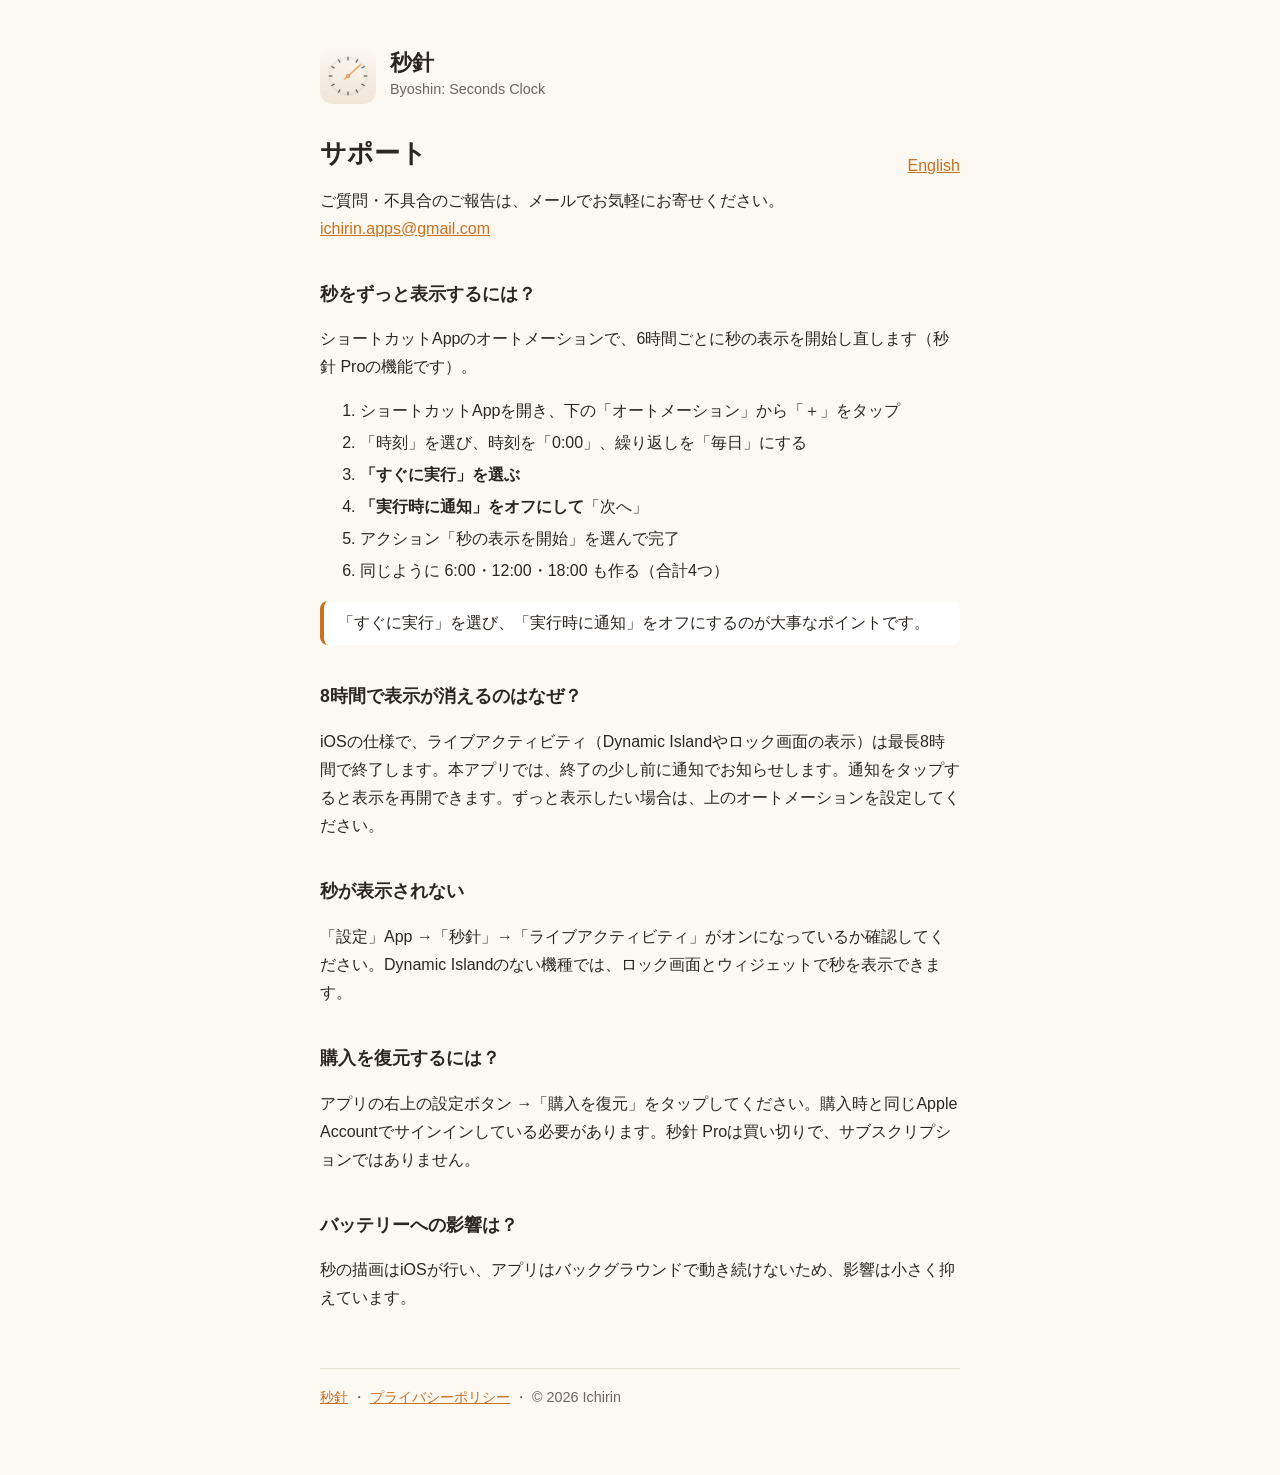
==== support.html @ 270962f9 "秒針のプライバシーポリシーとサポートページ" ====
<!doctype html>
<html lang="ja">
<head>
<meta charset="utf-8">
<meta name="viewport" content="width=device-width, initial-scale=1">
<title>サポート - 秒針</title>
<link rel="icon" href="favicon.png">
<link rel="stylesheet" href="style.css">
</head>
<body>
<main>
<header><img src="icon.png" alt=""><div><div class="title">秒針</div><div class="sub">Byoshin: Seconds Clock</div></div></header>
<p class="lang"><a href="en/support.html">English</a></p>
<h1>サポート</h1>
<p>ご質問・不具合のご報告は、メールでお気軽にお寄せください。<br><a href="mailto:ichirin.apps@gmail.com">ichirin.apps@gmail.com</a></p>

<h2>秒をずっと表示するには？</h2>
<p>ショートカットAppのオートメーションで、6時間ごとに秒の表示を開始し直します（秒針 Proの機能です）。</p>
<ol>
<li>ショートカットAppを開き、下の「オートメーション」から「＋」をタップ</li>
<li>「時刻」を選び、時刻を「0:00」、繰り返しを「毎日」にする</li>
<li><strong>「すぐに実行」を選ぶ</strong></li>
<li><strong>「実行時に通知」をオフにして</strong>「次へ」</li>
<li>アクション「秒の表示を開始」を選んで完了</li>
<li>同じように 6:00・12:00・18:00 も作る（合計4つ）</li>
</ol>
<p class="important">「すぐに実行」を選び、「実行時に通知」をオフにするのが大事なポイントです。</p>

<h2>8時間で表示が消えるのはなぜ？</h2>
<p>iOSの仕様で、ライブアクティビティ（Dynamic Islandやロック画面の表示）は最長8時間で終了します。本アプリでは、終了の少し前に通知でお知らせします。通知をタップすると表示を再開できます。ずっと表示したい場合は、上のオートメーションを設定してください。</p>

<h2>秒が表示されない</h2>
<p>「設定」App →「秒針」→「ライブアクティビティ」がオンになっているか確認してください。Dynamic Islandのない機種では、ロック画面とウィジェットで秒を表示できます。</p>

<h2>購入を復元するには？</h2>
<p>アプリの右上の設定ボタン →「購入を復元」をタップしてください。購入時と同じApple Accountでサインインしている必要があります。秒針 Proは買い切りで、サブスクリプションではありません。</p>

<h2>バッテリーへの影響は？</h2>
<p>秒の描画はiOSが行い、アプリはバックグラウンドで動き続けないため、影響は小さく抑えています。</p>

<footer><a href="./">秒針</a> ・ <a href="privacy.html">プライバシーポリシー</a> ・ © 2026 Ichirin</footer>
</main>
</body>
</html>
---- style.css ----
:root {
  --bg: #fcf8f2;
  --fg: #2b2622;
  --muted: #6f665e;
  --accent: #c8711f;
  --card: #ffffff;
  --line: #ebe2d6;
}
@media (prefers-color-scheme: dark) {
  :root {
    --bg: #12100e;
    --fg: #ede6dc;
    --muted: #a59b90;
    --accent: #f0a04b;
    --card: #1d1a17;
    --line: #2e2a26;
  }
}
* { box-sizing: border-box; }
body {
  margin: 0;
  background: var(--bg);
  color: var(--fg);
  font-family: -apple-system, BlinkMacSystemFont, "Hiragino Sans", "Helvetica Neue", "Segoe UI", sans-serif;
  line-height: 1.75;
  -webkit-text-size-adjust: 100%;
}
main { max-width: 680px; margin: 0 auto; padding: 48px 20px 64px; }
header { display: flex; align-items: center; gap: 14px; margin-bottom: 32px; }
header img { width: 56px; height: 56px; border-radius: 13px; }
header .title { font-size: 1.35rem; font-weight: 700; line-height: 1.3; }
header .sub { color: var(--muted); font-size: 0.9rem; }
h1 { font-size: 1.6rem; line-height: 1.35; margin: 0 0 8px; }
h2 { font-size: 1.1rem; margin: 36px 0 8px; }
p, li { font-size: 1rem; }
a { color: var(--accent); }
.updated { color: var(--muted); font-size: 0.9rem; }
.card { background: var(--card); border: 1px solid var(--line); border-radius: 16px; padding: 4px 20px; margin: 16px 0; }
.links { list-style: none; padding: 0; }
.links li { margin: 10px 0; }
ol li { margin: 4px 0; }
.important { border-left: 4px solid var(--accent); padding: 8px 14px; background: var(--card); border-radius: 8px; }
footer { margin-top: 56px; color: var(--muted); font-size: 0.9rem; border-top: 1px solid var(--line); padding-top: 16px; }
.lang { float: right; }
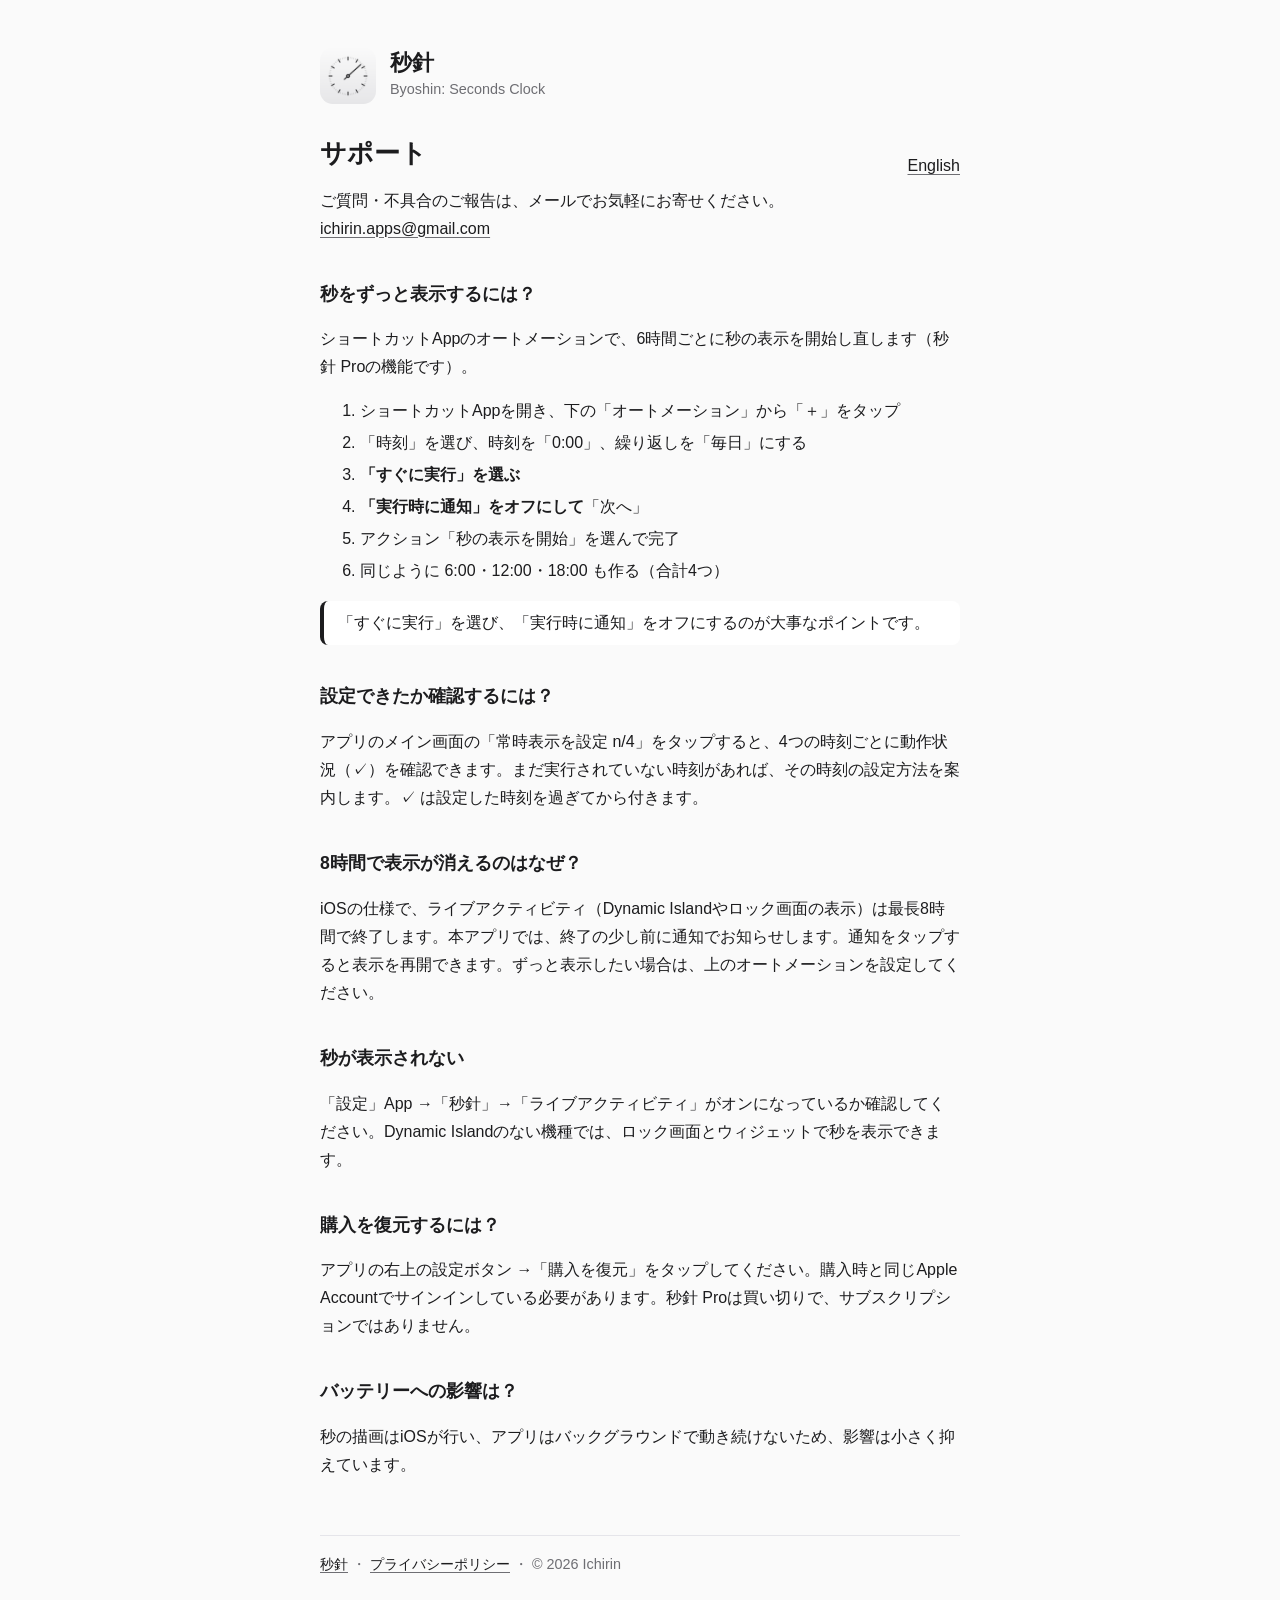
==== commit 1f82fb36: "配色をモノトーンに変更、設定状況の確認方法をFAQに追加" ====
--- a/support.html
+++ b/support.html
@@ -26,6 +26,9 @@
 </ol>
 <p class="important">「すぐに実行」を選び、「実行時に通知」をオフにするのが大事なポイントです。</p>
 
+<h2>設定できたか確認するには？</h2>
+<p>アプリのメイン画面の「常時表示を設定 n/4」をタップすると、4つの時刻ごとに動作状況（✓）を確認できます。まだ実行されていない時刻があれば、その時刻の設定方法を案内します。✓ は設定した時刻を過ぎてから付きます。</p>
+
 <h2>8時間で表示が消えるのはなぜ？</h2>
 <p>iOSの仕様で、ライブアクティビティ（Dynamic Islandやロック画面の表示）は最長8時間で終了します。本アプリでは、終了の少し前に通知でお知らせします。通知をタップすると表示を再開できます。ずっと表示したい場合は、上のオートメーションを設定してください。</p>
 
--- a/style.css
+++ b/style.css
@@ -1,19 +1,19 @@
 :root {
-  --bg: #fcf8f2;
-  --fg: #2b2622;
-  --muted: #6f665e;
-  --accent: #c8711f;
+  --bg: #fafafa;
+  --fg: #1c1c1e;
+  --muted: #6e6e73;
+  --accent: #1c1c1e;
   --card: #ffffff;
-  --line: #ebe2d6;
+  --line: #e5e5ea;
 }
 @media (prefers-color-scheme: dark) {
   :root {
-    --bg: #12100e;
-    --fg: #ede6dc;
-    --muted: #a59b90;
-    --accent: #f0a04b;
-    --card: #1d1a17;
-    --line: #2e2a26;
+    --bg: #0b0b0c;
+    --fg: #f2f2f7;
+    --muted: #98989d;
+    --accent: #f2f2f7;
+    --card: #1c1c1e;
+    --line: #2c2c2e;
   }
 }
 * { box-sizing: border-box; }
@@ -33,7 +33,8 @@
 h1 { font-size: 1.6rem; line-height: 1.35; margin: 0 0 8px; }
 h2 { font-size: 1.1rem; margin: 36px 0 8px; }
 p, li { font-size: 1rem; }
-a { color: var(--accent); }
+a { color: var(--accent); text-decoration: underline; text-decoration-color: var(--muted); text-underline-offset: 3px; }
+a:hover { text-decoration-color: var(--accent); }
 .updated { color: var(--muted); font-size: 0.9rem; }
 .card { background: var(--card); border: 1px solid var(--line); border-radius: 16px; padding: 4px 20px; margin: 16px 0; }
 .links { list-style: none; padding: 0; }
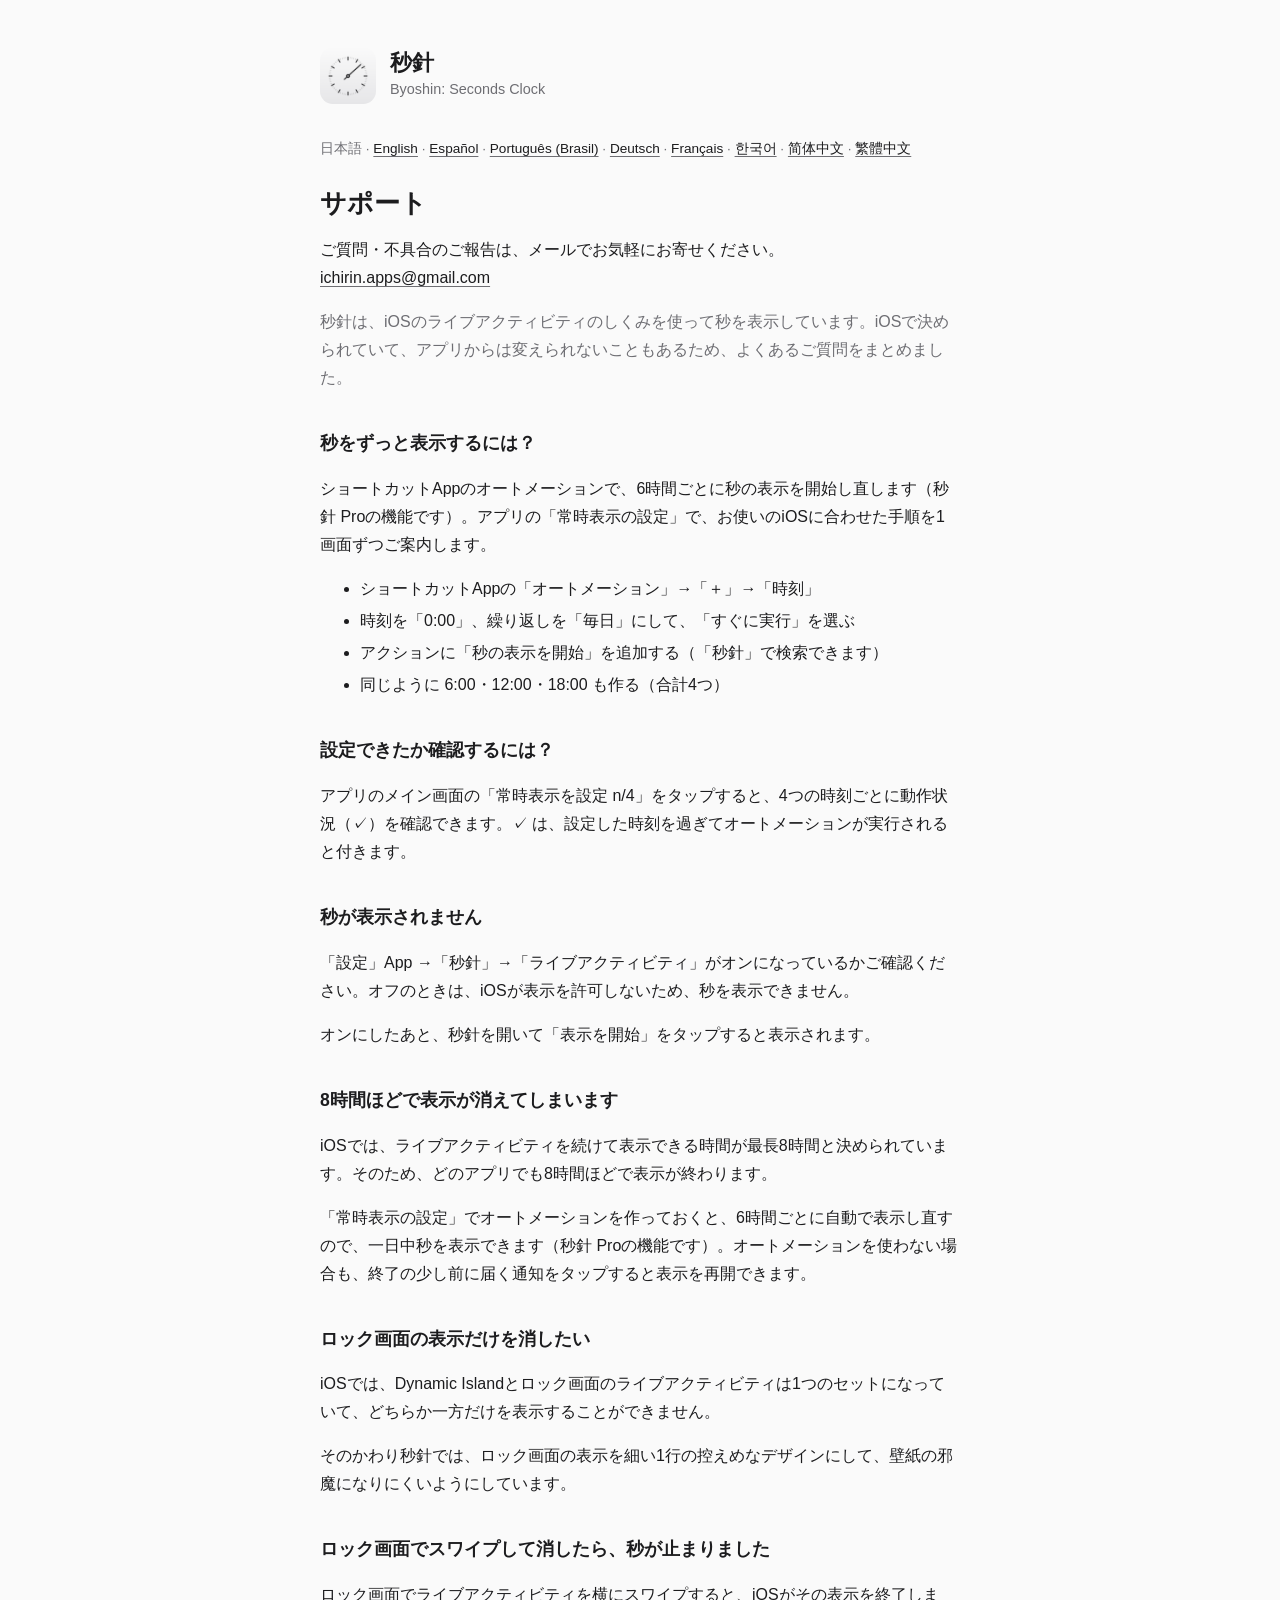
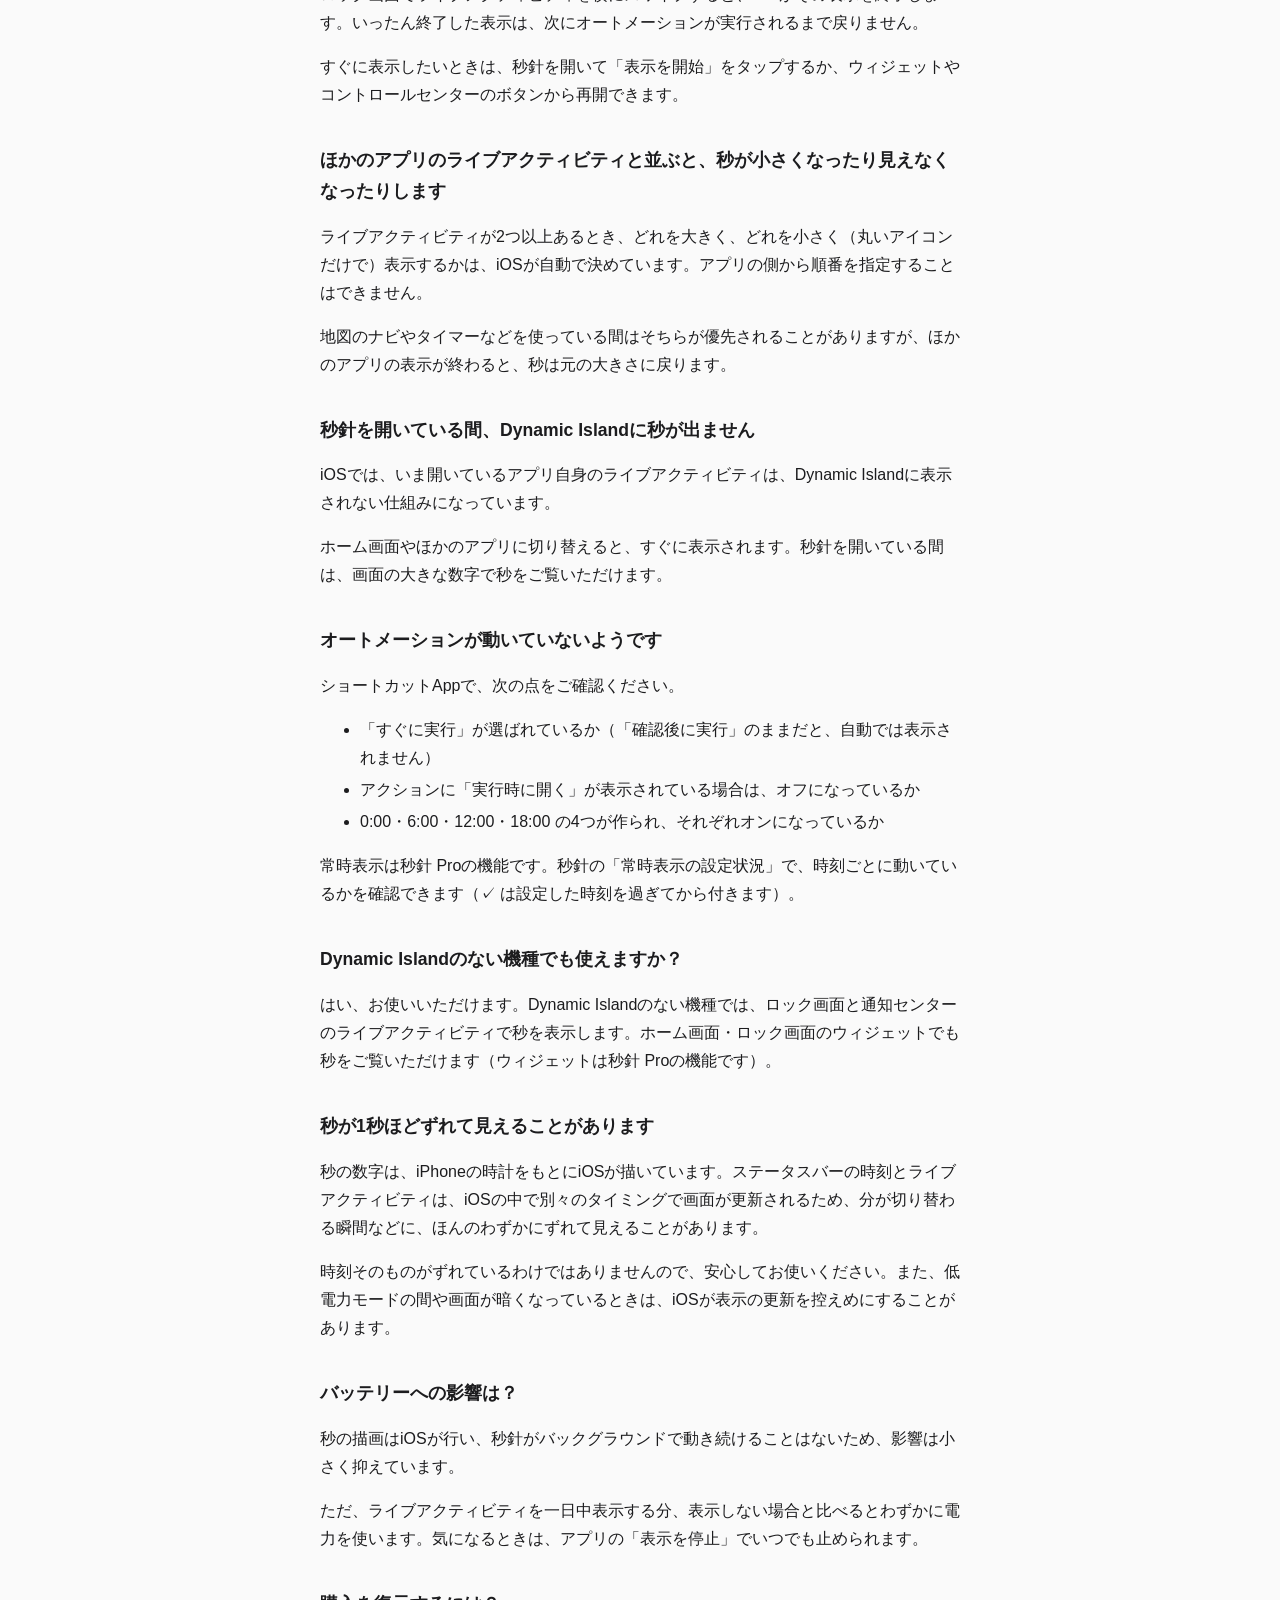
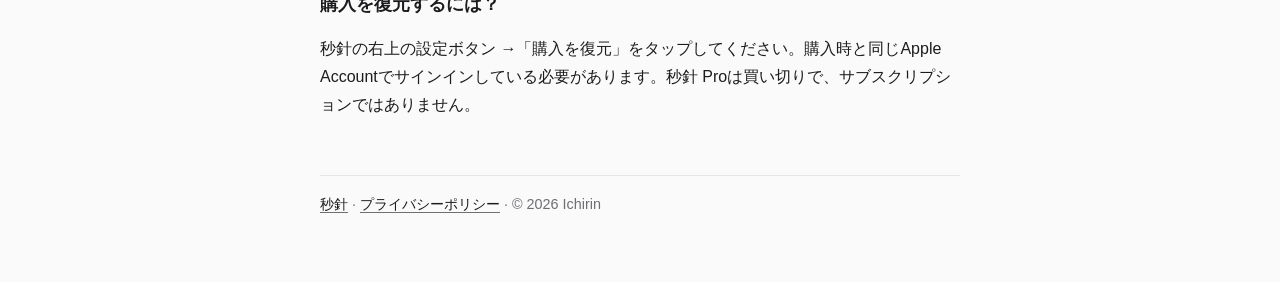
==== commit 5d51e036: "サポートページを9言語に、よくある質問を追加" ====
--- a/support.html
+++ b/support.html
@@ -10,38 +10,71 @@
 <body>
 <main>
 <header><img src="icon.png" alt=""><div><div class="title">秒針</div><div class="sub">Byoshin: Seconds Clock</div></div></header>
-<p class="lang"><a href="en/support.html">English</a></p>
+<p class="langs">日本語 · <a href="en/support.html">English</a> · <a href="es/support.html">Español</a> · <a href="pt-br/support.html">Português (Brasil)</a> · <a href="de/support.html">Deutsch</a> · <a href="fr/support.html">Français</a> · <a href="ko/support.html">한국어</a> · <a href="zh-hans/support.html">简体中文</a> · <a href="zh-hant/support.html">繁體中文</a></p>
 <h1>サポート</h1>
 <p>ご質問・不具合のご報告は、メールでお気軽にお寄せください。<br><a href="mailto:ichirin.apps@gmail.com">ichirin.apps@gmail.com</a></p>
+<p class="note">秒針は、iOSのライブアクティビティのしくみを使って秒を表示しています。iOSで決められていて、アプリからは変えられないこともあるため、よくあるご質問をまとめました。</p>
 
-<h2>秒をずっと表示するには？</h2>
-<p>ショートカットAppのオートメーションで、6時間ごとに秒の表示を開始し直します（秒針 Proの機能です）。</p>
-<ol>
-<li>ショートカットAppを開き、下の「オートメーション」から「＋」をタップ</li>
-<li>「時刻」を選び、時刻を「0:00」、繰り返しを「毎日」にする</li>
-<li><strong>「すぐに実行」を選ぶ</strong></li>
-<li><strong>「実行時に通知」をオフにして</strong>「次へ」</li>
-<li>アクション「秒の表示を開始」を選んで完了</li>
+<h2 id="always-on">秒をずっと表示するには？</h2>
+<p>ショートカットAppのオートメーションで、6時間ごとに秒の表示を開始し直します（秒針 Proの機能です）。アプリの「常時表示の設定」で、お使いのiOSに合わせた手順を1画面ずつご案内します。</p>
+<ul>
+<li>ショートカットAppの「オートメーション」→「＋」→「時刻」</li>
+<li>時刻を「0:00」、繰り返しを「毎日」にして、「すぐに実行」を選ぶ</li>
+<li>アクションに「秒の表示を開始」を追加する（「秒針」で検索できます）</li>
 <li>同じように 6:00・12:00・18:00 も作る（合計4つ）</li>
-</ol>
-<p class="important">「すぐに実行」を選び、「実行時に通知」をオフにするのが大事なポイントです。</p>
+</ul>
 
-<h2>設定できたか確認するには？</h2>
-<p>アプリのメイン画面の「常時表示を設定 n/4」をタップすると、4つの時刻ごとに動作状況（✓）を確認できます。まだ実行されていない時刻があれば、その時刻の設定方法を案内します。✓ は設定した時刻を過ぎてから付きます。</p>
+<h2 id="status">設定できたか確認するには？</h2>
+<p>アプリのメイン画面の「常時表示を設定 n/4」をタップすると、4つの時刻ごとに動作状況（✓）を確認できます。✓ は、設定した時刻を過ぎてオートメーションが実行されると付きます。</p>
 
-<h2>8時間で表示が消えるのはなぜ？</h2>
-<p>iOSの仕様で、ライブアクティビティ（Dynamic Islandやロック画面の表示）は最長8時間で終了します。本アプリでは、終了の少し前に通知でお知らせします。通知をタップすると表示を再開できます。ずっと表示したい場合は、上のオートメーションを設定してください。</p>
+<h2 id="not-shown">秒が表示されません</h2>
+<p>「設定」App →「秒針」→「ライブアクティビティ」がオンになっているかご確認ください。オフのときは、iOSが表示を許可しないため、秒を表示できません。</p>
+<p>オンにしたあと、秒針を開いて「表示を開始」をタップすると表示されます。</p>
 
-<h2>秒が表示されない</h2>
-<p>「設定」App →「秒針」→「ライブアクティビティ」がオンになっているか確認してください。Dynamic Islandのない機種では、ロック画面とウィジェットで秒を表示できます。</p>
+<h2 id="eight-hours">8時間ほどで表示が消えてしまいます</h2>
+<p>iOSでは、ライブアクティビティを続けて表示できる時間が最長8時間と決められています。そのため、どのアプリでも8時間ほどで表示が終わります。</p>
+<p>「常時表示の設定」でオートメーションを作っておくと、6時間ごとに自動で表示し直すので、一日中秒を表示できます（秒針 Proの機能です）。オートメーションを使わない場合も、終了の少し前に届く通知をタップすると表示を再開できます。</p>
 
-<h2>購入を復元するには？</h2>
-<p>アプリの右上の設定ボタン →「購入を復元」をタップしてください。購入時と同じApple Accountでサインインしている必要があります。秒針 Proは買い切りで、サブスクリプションではありません。</p>
+<h2 id="lock-screen-only">ロック画面の表示だけを消したい</h2>
+<p>iOSでは、Dynamic Islandとロック画面のライブアクティビティは1つのセットになっていて、どちらか一方だけを表示することができません。</p>
+<p>そのかわり秒針では、ロック画面の表示を細い1行の控えめなデザインにして、壁紙の邪魔になりにくいようにしています。</p>
 
-<h2>バッテリーへの影響は？</h2>
-<p>秒の描画はiOSが行い、アプリはバックグラウンドで動き続けないため、影響は小さく抑えています。</p>
+<h2 id="swiped-away">ロック画面でスワイプして消したら、秒が止まりました</h2>
+<p>ロック画面でライブアクティビティを横にスワイプすると、iOSがその表示を終了します。いったん終了した表示は、次にオートメーションが実行されるまで戻りません。</p>
+<p>すぐに表示したいときは、秒針を開いて「表示を開始」をタップするか、ウィジェットやコントロールセンターのボタンから再開できます。</p>
 
-<footer><a href="./">秒針</a> ・ <a href="privacy.html">プライバシーポリシー</a> ・ © 2026 Ichirin</footer>
+<h2 id="other-activities">ほかのアプリのライブアクティビティと並ぶと、秒が小さくなったり見えなくなったりします</h2>
+<p>ライブアクティビティが2つ以上あるとき、どれを大きく、どれを小さく（丸いアイコンだけで）表示するかは、iOSが自動で決めています。アプリの側から順番を指定することはできません。</p>
+<p>地図のナビやタイマーなどを使っている間はそちらが優先されることがありますが、ほかのアプリの表示が終わると、秒は元の大きさに戻ります。</p>
+
+<h2 id="app-open">秒針を開いている間、Dynamic Islandに秒が出ません</h2>
+<p>iOSでは、いま開いているアプリ自身のライブアクティビティは、Dynamic Islandに表示されない仕組みになっています。</p>
+<p>ホーム画面やほかのアプリに切り替えると、すぐに表示されます。秒針を開いている間は、画面の大きな数字で秒をご覧いただけます。</p>
+
+<h2 id="automation">オートメーションが動いていないようです</h2>
+<p>ショートカットAppで、次の点をご確認ください。</p>
+<ul>
+<li>「すぐに実行」が選ばれているか（「確認後に実行」のままだと、自動では表示されません）</li>
+<li>アクションに「実行時に開く」が表示されている場合は、オフになっているか</li>
+<li>0:00・6:00・12:00・18:00 の4つが作られ、それぞれオンになっているか</li>
+</ul>
+<p>常時表示は秒針 Proの機能です。秒針の「常時表示の設定状況」で、時刻ごとに動いているかを確認できます（✓ は設定した時刻を過ぎてから付きます）。</p>
+
+<h2 id="no-island">Dynamic Islandのない機種でも使えますか？</h2>
+<p>はい、お使いいただけます。Dynamic Islandのない機種では、ロック画面と通知センターのライブアクティビティで秒を表示します。ホーム画面・ロック画面のウィジェットでも秒をご覧いただけます（ウィジェットは秒針 Proの機能です）。</p>
+
+<h2 id="offset">秒が1秒ほどずれて見えることがあります</h2>
+<p>秒の数字は、iPhoneの時計をもとにiOSが描いています。ステータスバーの時刻とライブアクティビティは、iOSの中で別々のタイミングで画面が更新されるため、分が切り替わる瞬間などに、ほんのわずかにずれて見えることがあります。</p>
+<p>時刻そのものがずれているわけではありませんので、安心してお使いください。また、低電力モードの間や画面が暗くなっているときは、iOSが表示の更新を控えめにすることがあります。</p>
+
+<h2 id="battery">バッテリーへの影響は？</h2>
+<p>秒の描画はiOSが行い、秒針がバックグラウンドで動き続けることはないため、影響は小さく抑えています。</p>
+<p>ただ、ライブアクティビティを一日中表示する分、表示しない場合と比べるとわずかに電力を使います。気になるときは、アプリの「表示を停止」でいつでも止められます。</p>
+
+<h2 id="restore">購入を復元するには？</h2>
+<p>秒針の右上の設定ボタン →「購入を復元」をタップしてください。購入時と同じApple Accountでサインインしている必要があります。秒針 Proは買い切りで、サブスクリプションではありません。</p>
+
+<footer><a href="./">秒針</a> · <a href="privacy.html">プライバシーポリシー</a> · © 2026 Ichirin</footer>
 </main>
 </body>
 </html>
--- a/style.css
+++ b/style.css
@@ -43,3 +43,7 @@
 .important { border-left: 4px solid var(--accent); padding: 8px 14px; background: var(--card); border-radius: 8px; }
 footer { margin-top: 56px; color: var(--muted); font-size: 0.9rem; border-top: 1px solid var(--line); padding-top: 16px; }
 .lang { float: right; }
+.langs { color: var(--muted); font-size: 0.85rem; line-height: 1.9; margin: 0 0 24px; }
+.note { color: var(--muted); }
+h2 { scroll-margin-top: 16px; }
+ul li { margin: 4px 0; }
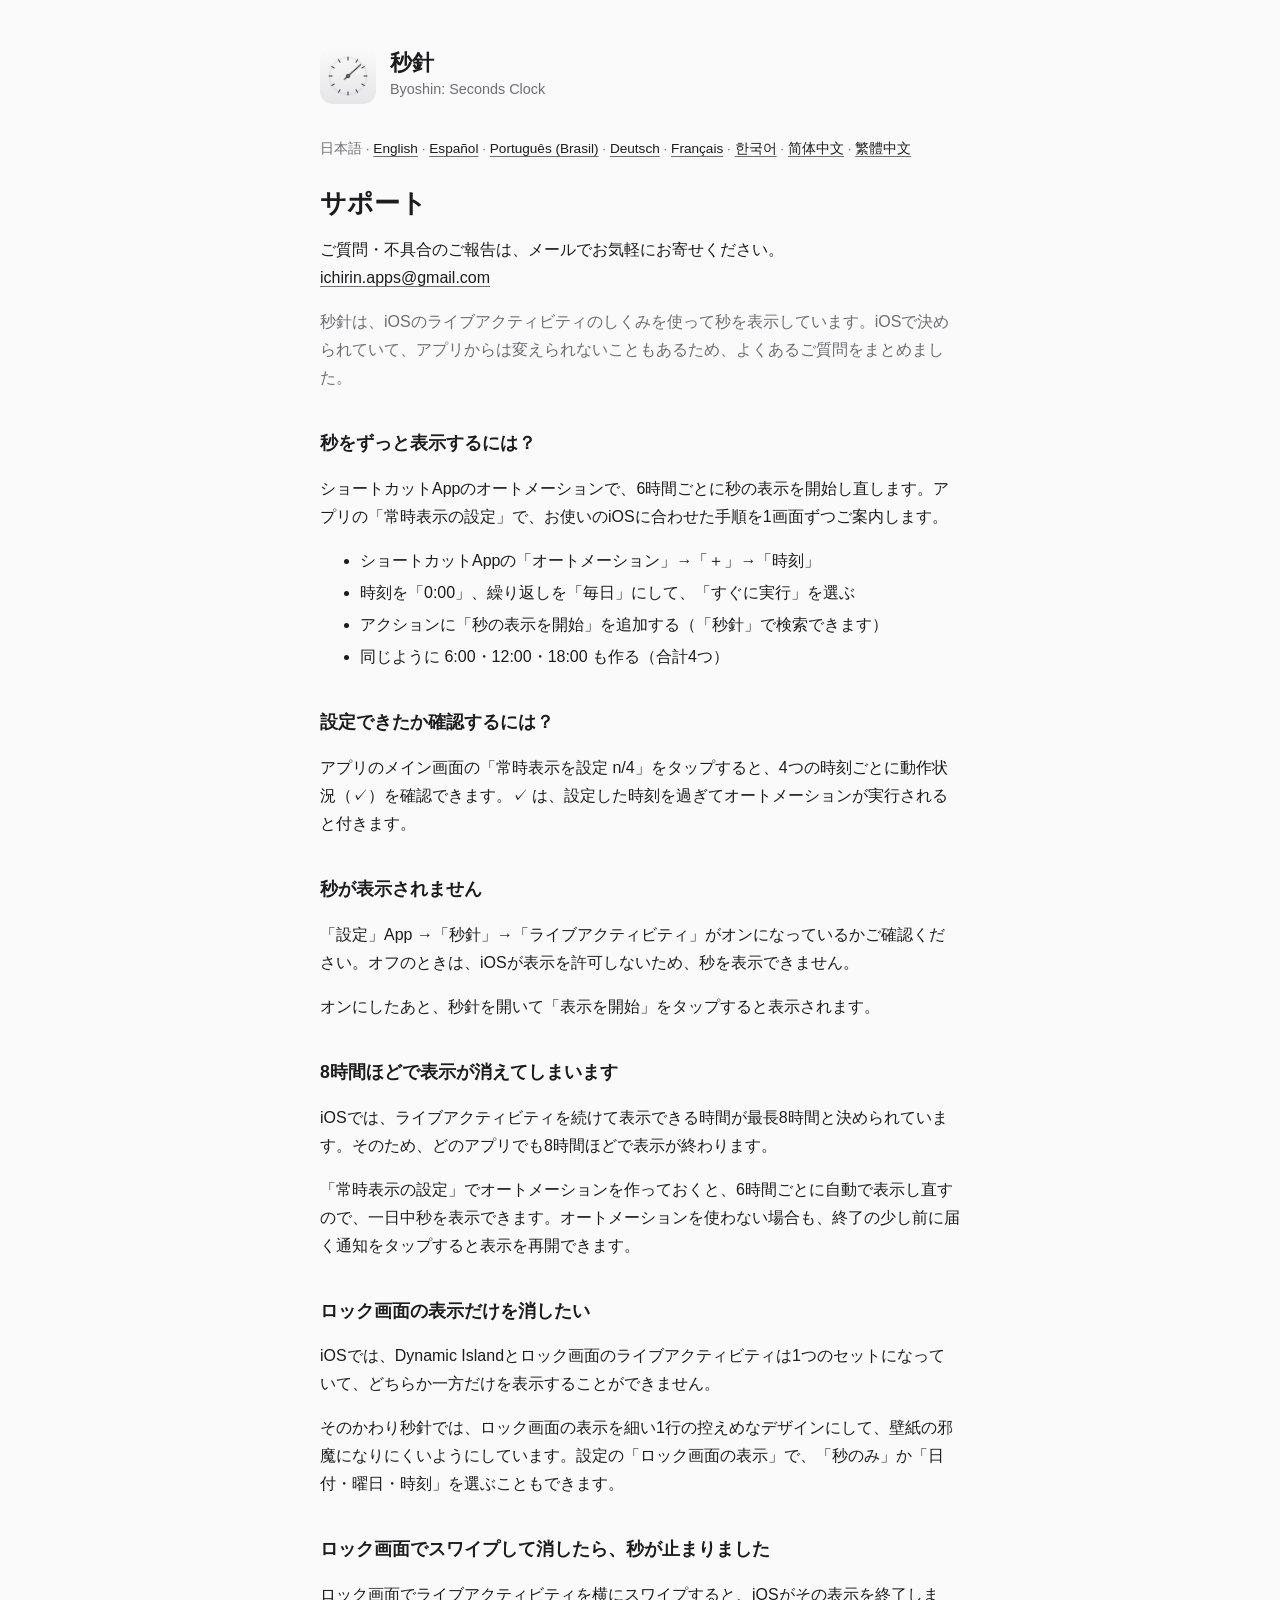
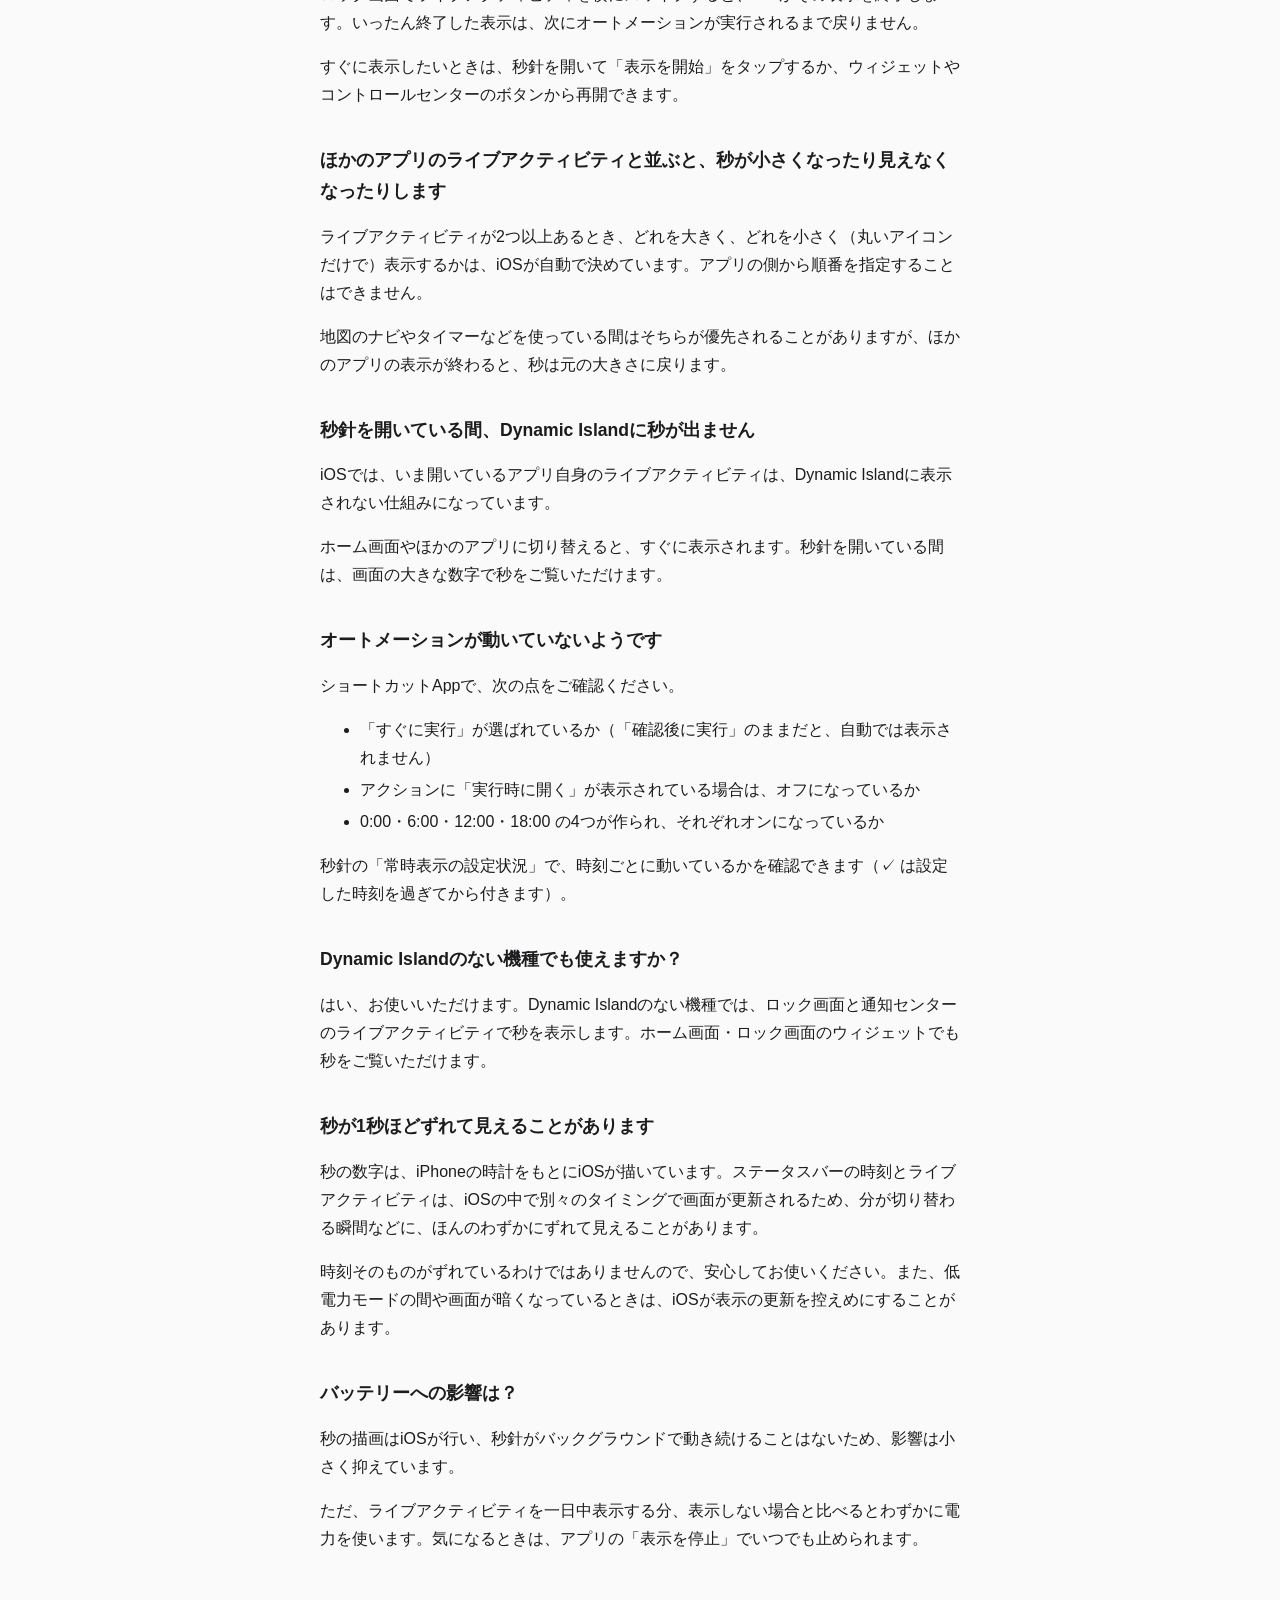
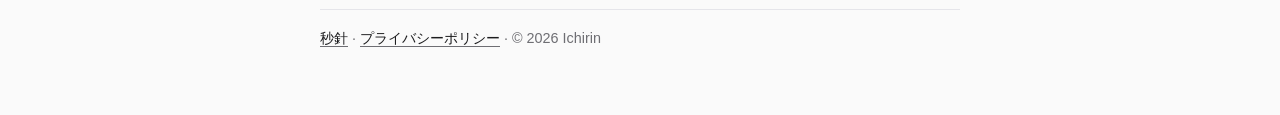
==== commit e7b72a1b: "有料アプリ化に合わせて購入関連の記述を削除、ロック画面の表示内容をFAQに追記" ====
--- a/support.html
+++ b/support.html
@@ -16,7 +16,7 @@
 <p class="note">秒針は、iOSのライブアクティビティのしくみを使って秒を表示しています。iOSで決められていて、アプリからは変えられないこともあるため、よくあるご質問をまとめました。</p>
 
 <h2 id="always-on">秒をずっと表示するには？</h2>
-<p>ショートカットAppのオートメーションで、6時間ごとに秒の表示を開始し直します（秒針 Proの機能です）。アプリの「常時表示の設定」で、お使いのiOSに合わせた手順を1画面ずつご案内します。</p>
+<p>ショートカットAppのオートメーションで、6時間ごとに秒の表示を開始し直します。アプリの「常時表示の設定」で、お使いのiOSに合わせた手順を1画面ずつご案内します。</p>
 <ul>
 <li>ショートカットAppの「オートメーション」→「＋」→「時刻」</li>
 <li>時刻を「0:00」、繰り返しを「毎日」にして、「すぐに実行」を選ぶ</li>
@@ -33,11 +33,11 @@
 
 <h2 id="eight-hours">8時間ほどで表示が消えてしまいます</h2>
 <p>iOSでは、ライブアクティビティを続けて表示できる時間が最長8時間と決められています。そのため、どのアプリでも8時間ほどで表示が終わります。</p>
-<p>「常時表示の設定」でオートメーションを作っておくと、6時間ごとに自動で表示し直すので、一日中秒を表示できます（秒針 Proの機能です）。オートメーションを使わない場合も、終了の少し前に届く通知をタップすると表示を再開できます。</p>
+<p>「常時表示の設定」でオートメーションを作っておくと、6時間ごとに自動で表示し直すので、一日中秒を表示できます。オートメーションを使わない場合も、終了の少し前に届く通知をタップすると表示を再開できます。</p>
 
 <h2 id="lock-screen-only">ロック画面の表示だけを消したい</h2>
 <p>iOSでは、Dynamic Islandとロック画面のライブアクティビティは1つのセットになっていて、どちらか一方だけを表示することができません。</p>
-<p>そのかわり秒針では、ロック画面の表示を細い1行の控えめなデザインにして、壁紙の邪魔になりにくいようにしています。</p>
+<p>そのかわり秒針では、ロック画面の表示を細い1行の控えめなデザインにして、壁紙の邪魔になりにくいようにしています。設定の「ロック画面の表示」で、「秒のみ」か「日付・曜日・時刻」を選ぶこともできます。</p>
 
 <h2 id="swiped-away">ロック画面でスワイプして消したら、秒が止まりました</h2>
 <p>ロック画面でライブアクティビティを横にスワイプすると、iOSがその表示を終了します。いったん終了した表示は、次にオートメーションが実行されるまで戻りません。</p>
@@ -58,10 +58,10 @@
 <li>アクションに「実行時に開く」が表示されている場合は、オフになっているか</li>
 <li>0:00・6:00・12:00・18:00 の4つが作られ、それぞれオンになっているか</li>
 </ul>
-<p>常時表示は秒針 Proの機能です。秒針の「常時表示の設定状況」で、時刻ごとに動いているかを確認できます（✓ は設定した時刻を過ぎてから付きます）。</p>
+<p>秒針の「常時表示の設定状況」で、時刻ごとに動いているかを確認できます（✓ は設定した時刻を過ぎてから付きます）。</p>
 
 <h2 id="no-island">Dynamic Islandのない機種でも使えますか？</h2>
-<p>はい、お使いいただけます。Dynamic Islandのない機種では、ロック画面と通知センターのライブアクティビティで秒を表示します。ホーム画面・ロック画面のウィジェットでも秒をご覧いただけます（ウィジェットは秒針 Proの機能です）。</p>
+<p>はい、お使いいただけます。Dynamic Islandのない機種では、ロック画面と通知センターのライブアクティビティで秒を表示します。ホーム画面・ロック画面のウィジェットでも秒をご覧いただけます。</p>
 
 <h2 id="offset">秒が1秒ほどずれて見えることがあります</h2>
 <p>秒の数字は、iPhoneの時計をもとにiOSが描いています。ステータスバーの時刻とライブアクティビティは、iOSの中で別々のタイミングで画面が更新されるため、分が切り替わる瞬間などに、ほんのわずかにずれて見えることがあります。</p>
@@ -71,9 +71,6 @@
 <p>秒の描画はiOSが行い、秒針がバックグラウンドで動き続けることはないため、影響は小さく抑えています。</p>
 <p>ただ、ライブアクティビティを一日中表示する分、表示しない場合と比べるとわずかに電力を使います。気になるときは、アプリの「表示を停止」でいつでも止められます。</p>
 
-<h2 id="restore">購入を復元するには？</h2>
-<p>秒針の右上の設定ボタン →「購入を復元」をタップしてください。購入時と同じApple Accountでサインインしている必要があります。秒針 Proは買い切りで、サブスクリプションではありません。</p>
-
 <footer><a href="./">秒針</a> · <a href="privacy.html">プライバシーポリシー</a> · © 2026 Ichirin</footer>
 </main>
 </body>
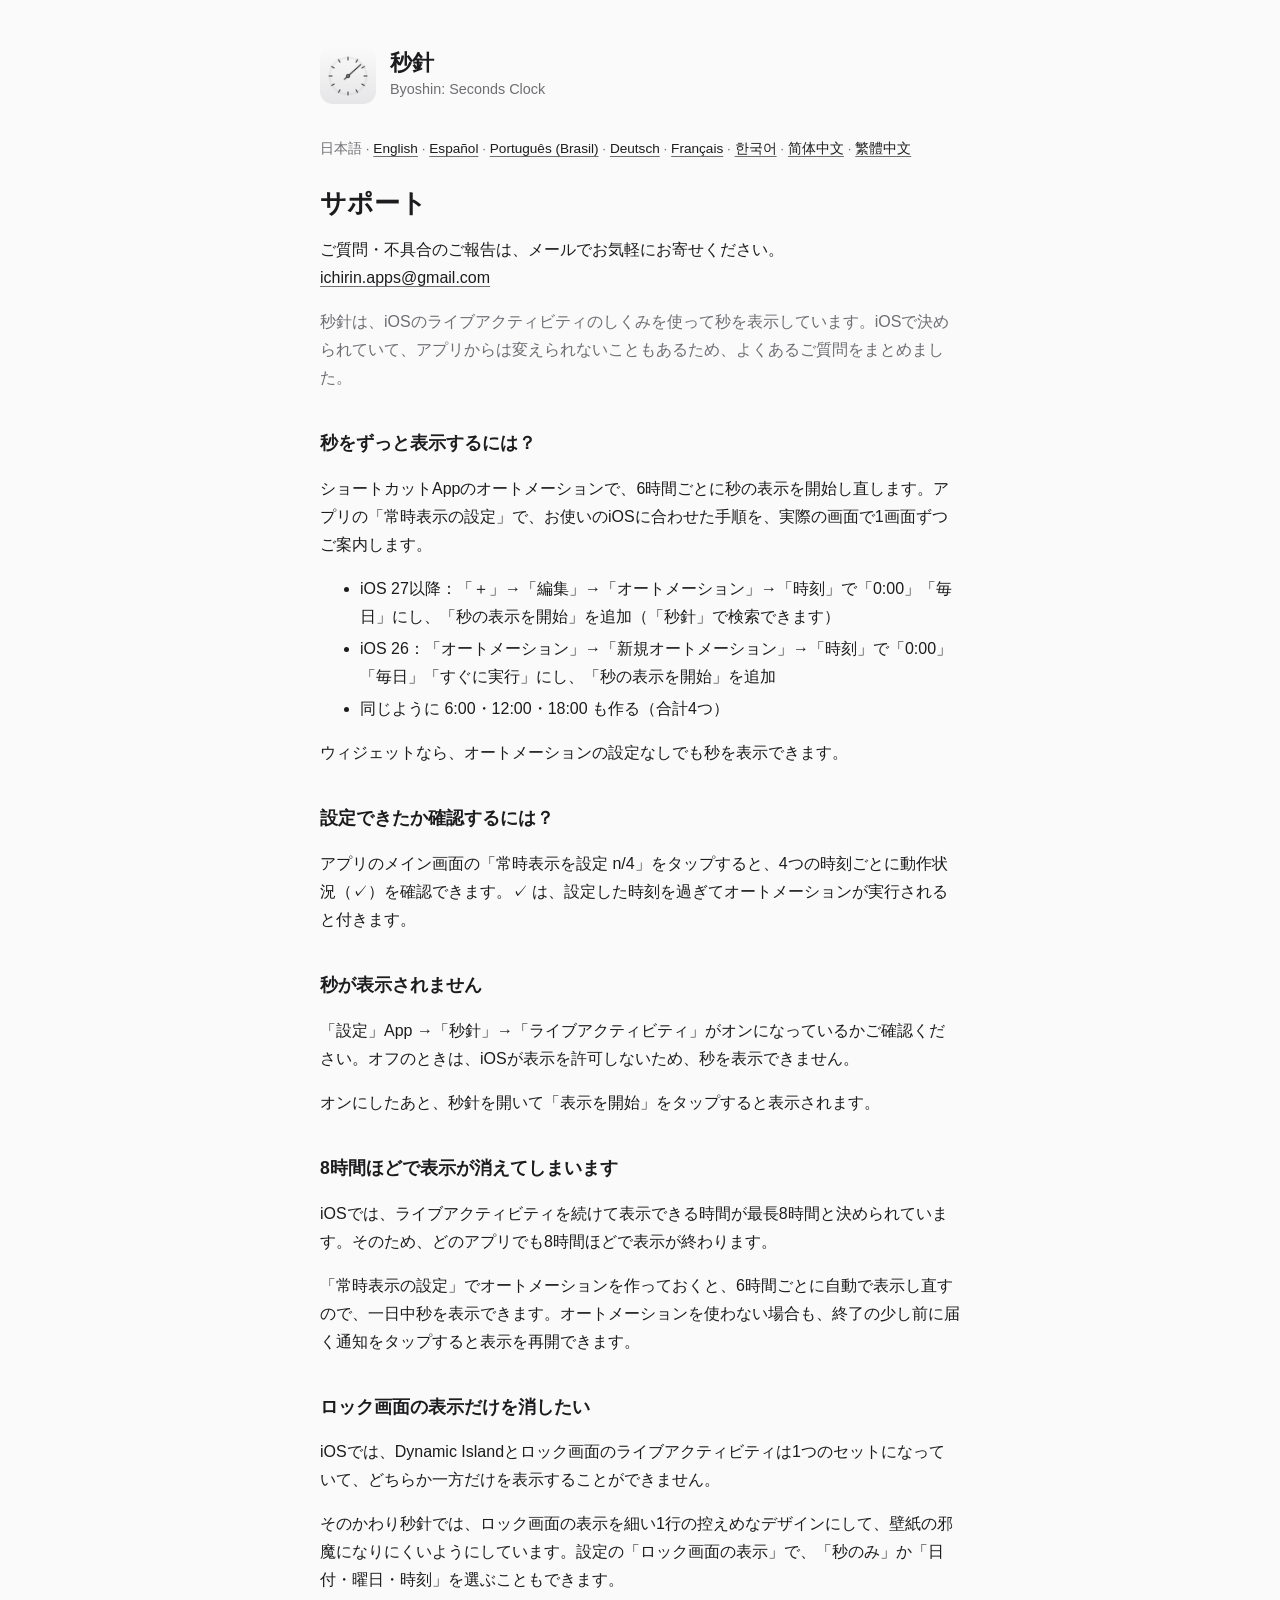
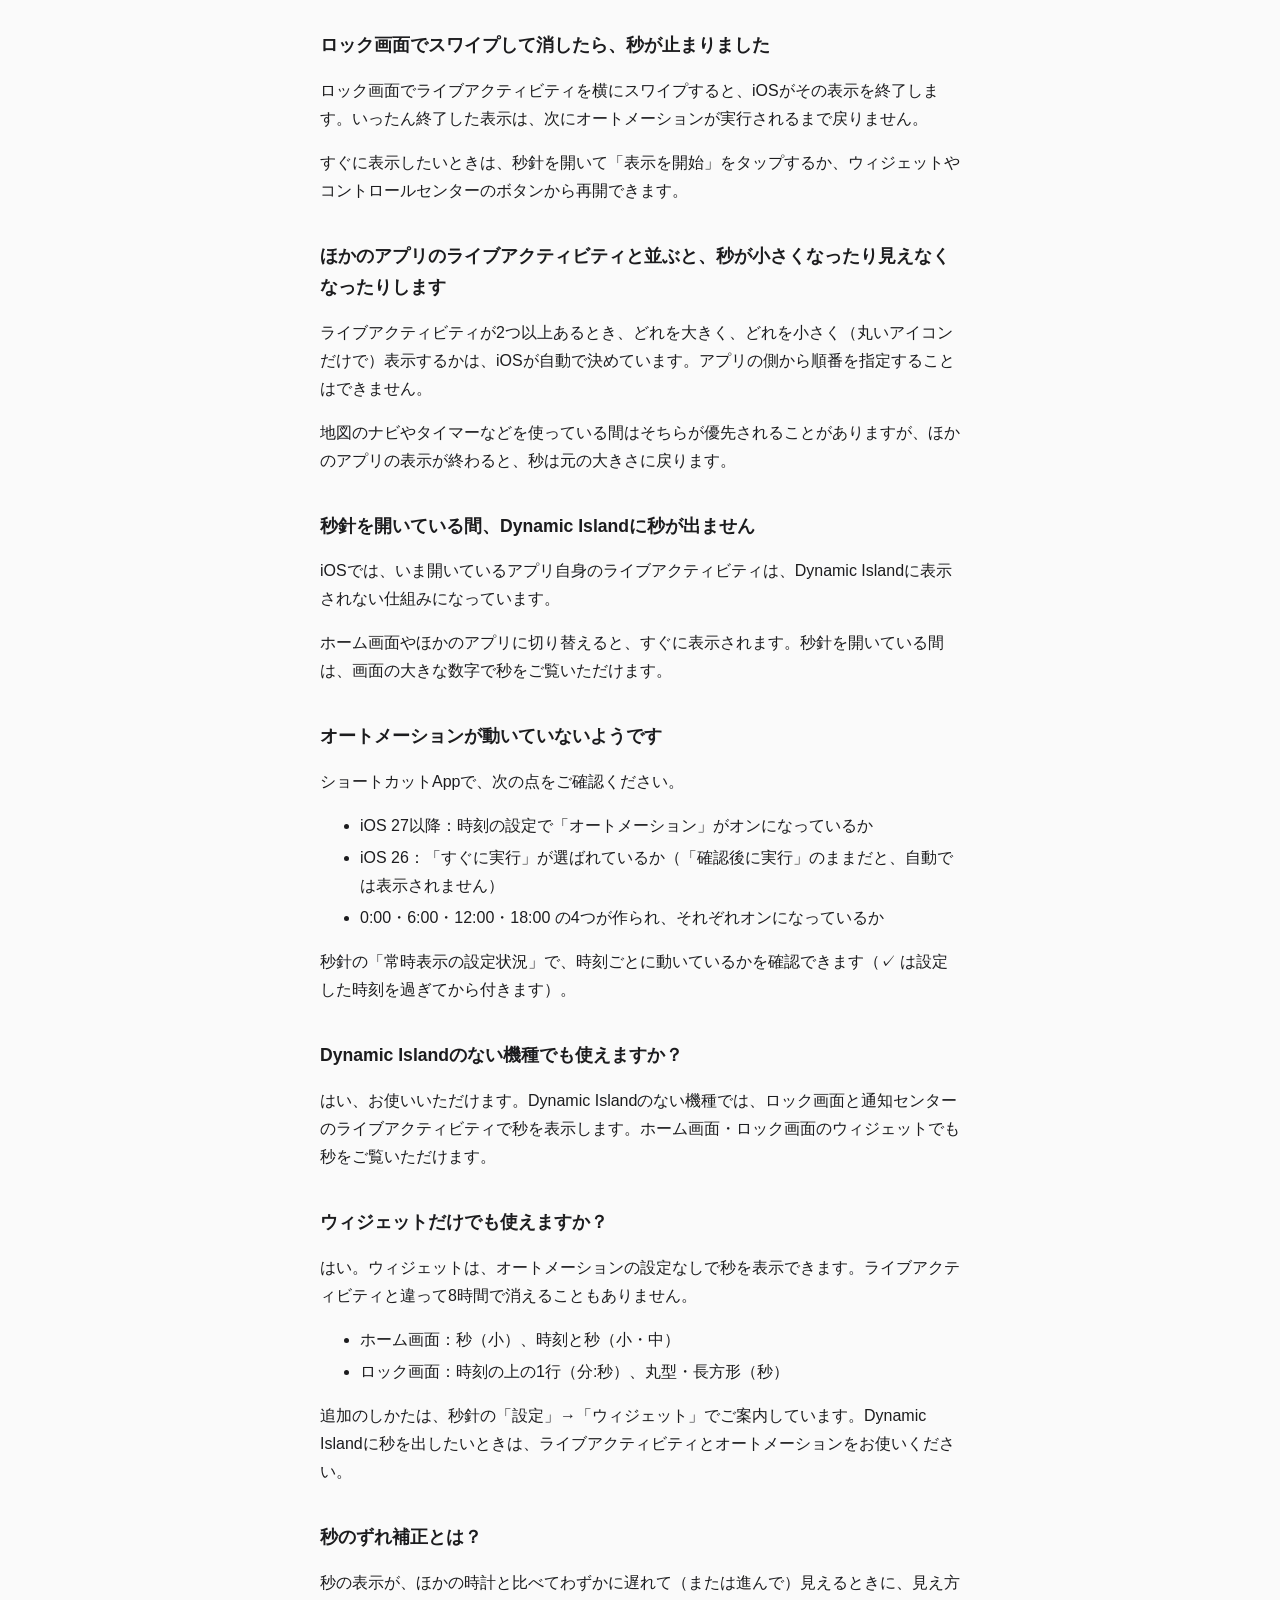
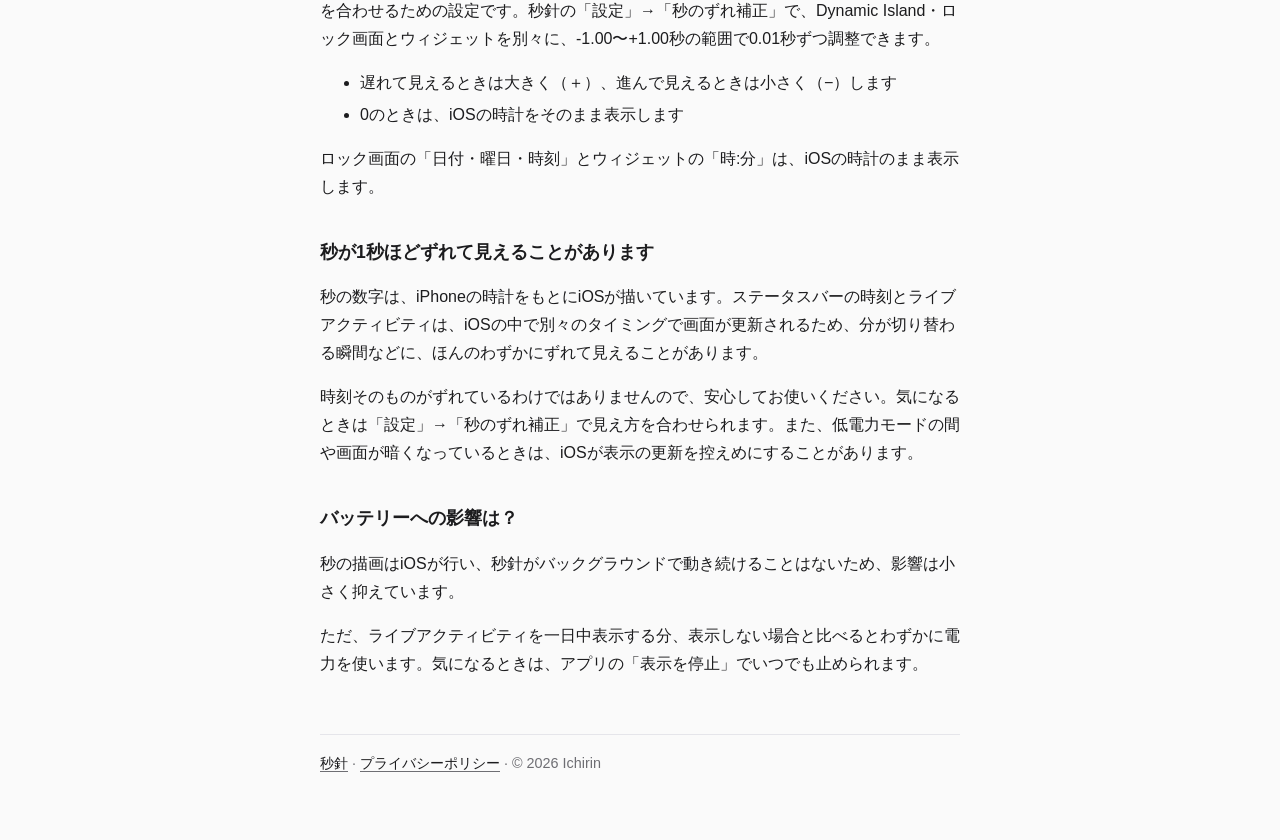
==== commit d4f96ff7: "サポートページにウィジェット・秒のずれ補正の項目を追加、設定手順を iOS 27/26 に合わせて更新" ====
--- a/support.html
+++ b/support.html
@@ -16,13 +16,13 @@
 <p class="note">秒針は、iOSのライブアクティビティのしくみを使って秒を表示しています。iOSで決められていて、アプリからは変えられないこともあるため、よくあるご質問をまとめました。</p>
 
 <h2 id="always-on">秒をずっと表示するには？</h2>
-<p>ショートカットAppのオートメーションで、6時間ごとに秒の表示を開始し直します。アプリの「常時表示の設定」で、お使いのiOSに合わせた手順を1画面ずつご案内します。</p>
+<p>ショートカットAppのオートメーションで、6時間ごとに秒の表示を開始し直します。アプリの「常時表示の設定」で、お使いのiOSに合わせた手順を、実際の画面で1画面ずつご案内します。</p>
 <ul>
-<li>ショートカットAppの「オートメーション」→「＋」→「時刻」</li>
-<li>時刻を「0:00」、繰り返しを「毎日」にして、「すぐに実行」を選ぶ</li>
-<li>アクションに「秒の表示を開始」を追加する（「秒針」で検索できます）</li>
+<li>iOS 27以降：「＋」→「編集」→「オートメーション」→「時刻」で「0:00」「毎日」にし、「秒の表示を開始」を追加（「秒針」で検索できます）</li>
+<li>iOS 26：「オートメーション」→「新規オートメーション」→「時刻」で「0:00」「毎日」「すぐに実行」にし、「秒の表示を開始」を追加</li>
 <li>同じように 6:00・12:00・18:00 も作る（合計4つ）</li>
 </ul>
+<p>ウィジェットなら、オートメーションの設定なしでも秒を表示できます。</p>
 
 <h2 id="status">設定できたか確認するには？</h2>
 <p>アプリのメイン画面の「常時表示を設定 n/4」をタップすると、4つの時刻ごとに動作状況（✓）を確認できます。✓ は、設定した時刻を過ぎてオートメーションが実行されると付きます。</p>
@@ -54,8 +54,8 @@
 <h2 id="automation">オートメーションが動いていないようです</h2>
 <p>ショートカットAppで、次の点をご確認ください。</p>
 <ul>
-<li>「すぐに実行」が選ばれているか（「確認後に実行」のままだと、自動では表示されません）</li>
-<li>アクションに「実行時に開く」が表示されている場合は、オフになっているか</li>
+<li>iOS 27以降：時刻の設定で「オートメーション」がオンになっているか</li>
+<li>iOS 26：「すぐに実行」が選ばれているか（「確認後に実行」のままだと、自動では表示されません）</li>
 <li>0:00・6:00・12:00・18:00 の4つが作られ、それぞれオンになっているか</li>
 </ul>
 <p>秒針の「常時表示の設定状況」で、時刻ごとに動いているかを確認できます（✓ は設定した時刻を過ぎてから付きます）。</p>
@@ -63,9 +63,25 @@
 <h2 id="no-island">Dynamic Islandのない機種でも使えますか？</h2>
 <p>はい、お使いいただけます。Dynamic Islandのない機種では、ロック画面と通知センターのライブアクティビティで秒を表示します。ホーム画面・ロック画面のウィジェットでも秒をご覧いただけます。</p>
 
+<h2 id="widgets">ウィジェットだけでも使えますか？</h2>
+<p>はい。ウィジェットは、オートメーションの設定なしで秒を表示できます。ライブアクティビティと違って8時間で消えることもありません。</p>
+<ul>
+<li>ホーム画面：秒（小）、時刻と秒（小・中）</li>
+<li>ロック画面：時刻の上の1行（分:秒）、丸型・長方形（秒）</li>
+</ul>
+<p>追加のしかたは、秒針の「設定」→「ウィジェット」でご案内しています。Dynamic Islandに秒を出したいときは、ライブアクティビティとオートメーションをお使いください。</p>
+
+<h2 id="offset-setting">秒のずれ補正とは？</h2>
+<p>秒の表示が、ほかの時計と比べてわずかに遅れて（または進んで）見えるときに、見え方を合わせるための設定です。秒針の「設定」→「秒のずれ補正」で、Dynamic Island・ロック画面とウィジェットを別々に、-1.00〜+1.00秒の範囲で0.01秒ずつ調整できます。</p>
+<ul>
+<li>遅れて見えるときは大きく（＋）、進んで見えるときは小さく（−）します</li>
+<li>0のときは、iOSの時計をそのまま表示します</li>
+</ul>
+<p>ロック画面の「日付・曜日・時刻」とウィジェットの「時:分」は、iOSの時計のまま表示します。</p>
+
 <h2 id="offset">秒が1秒ほどずれて見えることがあります</h2>
 <p>秒の数字は、iPhoneの時計をもとにiOSが描いています。ステータスバーの時刻とライブアクティビティは、iOSの中で別々のタイミングで画面が更新されるため、分が切り替わる瞬間などに、ほんのわずかにずれて見えることがあります。</p>
-<p>時刻そのものがずれているわけではありませんので、安心してお使いください。また、低電力モードの間や画面が暗くなっているときは、iOSが表示の更新を控えめにすることがあります。</p>
+<p>時刻そのものがずれているわけではありませんので、安心してお使いください。気になるときは「設定」→「秒のずれ補正」で見え方を合わせられます。また、低電力モードの間や画面が暗くなっているときは、iOSが表示の更新を控えめにすることがあります。</p>
 
 <h2 id="battery">バッテリーへの影響は？</h2>
 <p>秒の描画はiOSが行い、秒針がバックグラウンドで動き続けることはないため、影響は小さく抑えています。</p>
